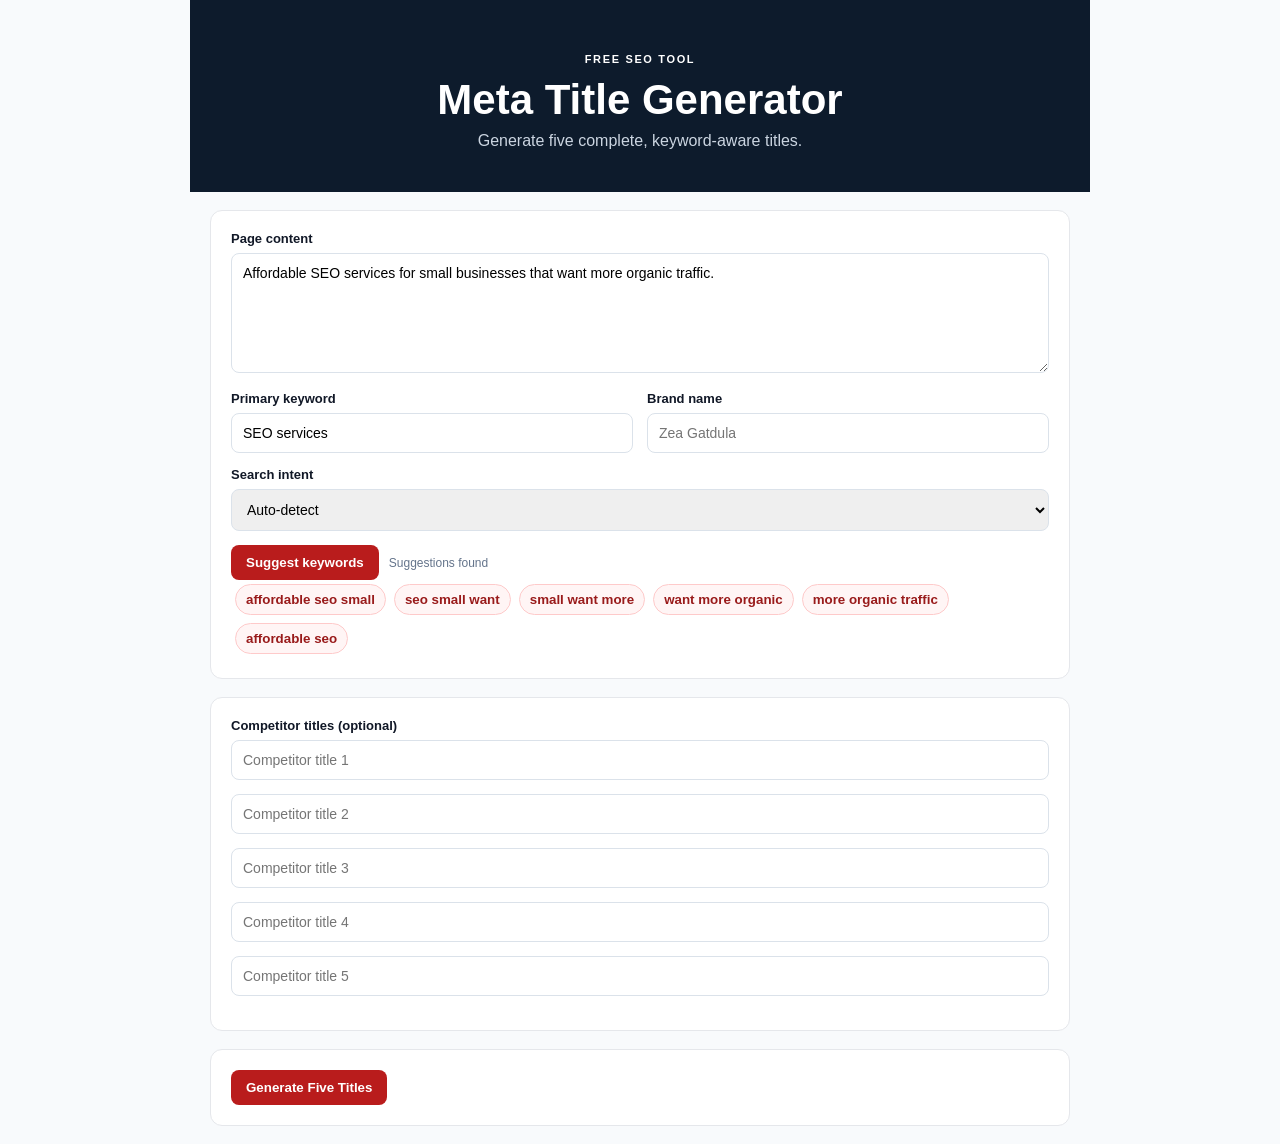
==== index.html @ c46128b2 "Clean repository structure" ====
<!doctype html><html lang="en"><head><meta charset="UTF-8"><meta name="viewport" content="width=device-width,initial-scale=1"><title>Meta Title Generator</title><link rel="stylesheet" href="css/style.css"></head><body><main class="app"><header><p>FREE SEO TOOL</p><h1>Meta Title Generator</h1><span>Generate five complete, keyword-aware titles.</span></header><section class="card"><label>Page content</label><textarea id="content">Affordable SEO services for small businesses that want more organic traffic.</textarea><div class="grid"><div><label>Primary keyword</label><input id="keyword" value="SEO services"></div><div><label>Brand name</label><input id="brand" placeholder="Zea Gatdula"></div></div><label>Search intent</label><select id="intent"><option value="auto">Auto-detect</option><option value="info">Informational</option><option value="commercial">Commercial</option></select><button id="suggest">Suggest keywords</button><span id="status">Browser-only analysis</span><div id="chips"></div></section><section class="card"><label>Competitor titles (optional)</label><div id="competitors"></div></section><section class="card"><button id="generate">Generate Five Titles</button></section><section class="card" id="results" hidden><label>Your title options</label><div id="output"></div></section></main><script src="js/generator.js"></script></body></html>
---- css/style.css ----
:root{font-family:Arial;color:#111827;background:#f8fafc}body{margin:0}.app{max-width:900px;margin:auto}header{background:#0d1b2c;color:#fff;text-align:center;padding:42px 20px}header h1{font-size:42px;margin:8px 0}header p{letter-spacing:.15em;font-size:11px;font-weight:bold}header span{color:#cbd5e1}.card{background:#fff;border:1px solid #e5e7eb;border-radius:12px;padding:20px;margin:18px 20px}label{display:block;font-size:13px;font-weight:bold;margin:0 0 7px}textarea,input,select{width:100%;box-sizing:border-box;padding:11px;border:1px solid #dbe2ea;border-radius:8px;font:14px Arial;margin-bottom:14px}textarea{min-height:120px}.grid{display:grid;grid-template-columns:1fr 1fr;gap:14px}button{padding:10px 15px;background:#b91c1c;color:#fff;border:0;border-radius:8px;font-weight:bold;cursor:pointer}#status{font-size:12px;color:#64748b;margin-left:10px}.chip{background:#fff5f5;color:#991b1b;border:1px solid #fecaca;margin:4px;padding:7px 10px;border-radius:99px}.result{border-left:4px solid #b91c1c;background:#fff;padding:13px;margin:10px 0}.meta{font-size:12px;color:#64748b;margin-top:5px}@media(max-width:620px){.grid{grid-template-columns:1fr}}
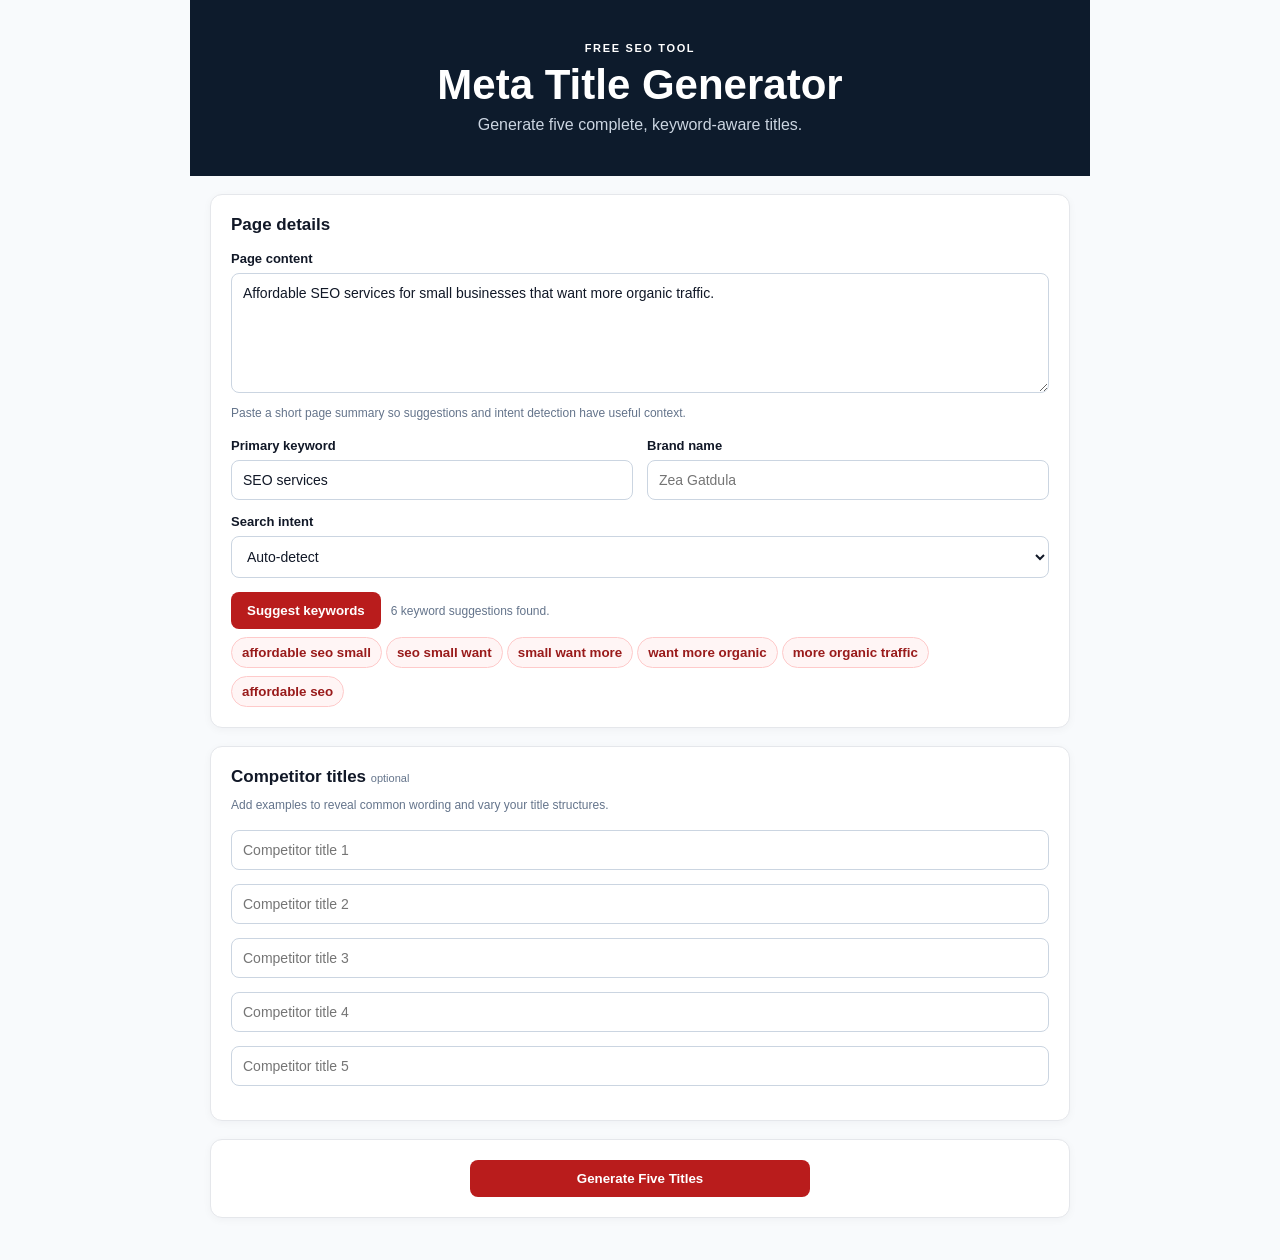
==== commit 9474db1d: "Improve generator quality and accessibility" ====
--- a/index.html
+++ b/index.html
@@ -1 +1,35 @@
-<!doctype html><html lang="en"><head><meta charset="UTF-8"><meta name="viewport" content="width=device-width,initial-scale=1"><title>Meta Title Generator</title><link rel="stylesheet" href="css/style.css"></head><body><main class="app"><header><p>FREE SEO TOOL</p><h1>Meta Title Generator</h1><span>Generate five complete, keyword-aware titles.</span></header><section class="card"><label>Page content</label><textarea id="content">Affordable SEO services for small businesses that want more organic traffic.</textarea><div class="grid"><div><label>Primary keyword</label><input id="keyword" value="SEO services"></div><div><label>Brand name</label><input id="brand" placeholder="Zea Gatdula"></div></div><label>Search intent</label><select id="intent"><option value="auto">Auto-detect</option><option value="info">Informational</option><option value="commercial">Commercial</option></select><button id="suggest">Suggest keywords</button><span id="status">Browser-only analysis</span><div id="chips"></div></section><section class="card"><label>Competitor titles (optional)</label><div id="competitors"></div></section><section class="card"><button id="generate">Generate Five Titles</button></section><section class="card" id="results" hidden><label>Your title options</label><div id="output"></div></section></main><script src="js/generator.js"></script></body></html>
+<!doctype html>
+<html lang="en">
+<head>
+  <meta charset="UTF-8">
+  <meta name="viewport" content="width=device-width,initial-scale=1">
+  <meta name="description" content="Generate five keyword-aware meta title ideas in your browser.">
+  <title>Meta Title Generator</title>
+  <link rel="stylesheet" href="css/style.css">
+</head>
+<body>
+  <main class="app">
+    <header><p>FREE SEO TOOL</p><h1>Meta Title Generator</h1><span>Generate five complete, keyword-aware titles.</span></header>
+    <section class="card" aria-labelledby="content-heading">
+      <h2 id="content-heading">Page details</h2>
+      <label for="content">Page content</label>
+      <textarea id="content" aria-describedby="content-help">Affordable SEO services for small businesses that want more organic traffic.</textarea>
+      <p class="help" id="content-help">Paste a short page summary so suggestions and intent detection have useful context.</p>
+      <div class="grid"><div><label for="keyword">Primary keyword</label><input id="keyword" value="SEO services" autocomplete="off"></div><div><label for="brand">Brand name</label><input id="brand" placeholder="Zea Gatdula" autocomplete="organization"></div></div>
+      <label for="intent">Search intent</label>
+      <select id="intent"><option value="auto">Auto-detect</option><option value="info">Informational</option><option value="commercial">Commercial</option><option value="transactional">Transactional</option></select>
+      <div class="actions"><button id="suggest" type="button">Suggest keywords</button><span id="status" role="status" aria-live="polite">Browser-only analysis</span></div>
+      <div id="chips" aria-label="Keyword suggestions"></div>
+    </section>
+    <section class="card" aria-labelledby="competitor-heading">
+      <h2 id="competitor-heading">Competitor titles <span class="optional">optional</span></h2>
+      <p class="help">Add examples to reveal common wording and vary your title structures.</p>
+      <div id="competitors"></div>
+      <p id="competitor-insight" class="insight" role="status" aria-live="polite" hidden></p>
+    </section>
+    <section class="card generate-card"><button id="generate" type="button">Generate Five Titles</button><p id="error" class="error" role="alert" hidden></p></section>
+    <section class="card" id="results" aria-labelledby="results-heading" hidden><h2 id="results-heading" tabindex="-1">Your title options</h2><div id="output"></div></section>
+  </main>
+  <script src="js/generator.js"></script>
+</body>
+</html>
--- a/css/style.css
+++ b/css/style.css
@@ -1 +1 @@
-:root{font-family:Arial;color:#111827;background:#f8fafc}body{margin:0}.app{max-width:900px;margin:auto}header{background:#0d1b2c;color:#fff;text-align:center;padding:42px 20px}header h1{font-size:42px;margin:8px 0}header p{letter-spacing:.15em;font-size:11px;font-weight:bold}header span{color:#cbd5e1}.card{background:#fff;border:1px solid #e5e7eb;border-radius:12px;padding:20px;margin:18px 20px}label{display:block;font-size:13px;font-weight:bold;margin:0 0 7px}textarea,input,select{width:100%;box-sizing:border-box;padding:11px;border:1px solid #dbe2ea;border-radius:8px;font:14px Arial;margin-bottom:14px}textarea{min-height:120px}.grid{display:grid;grid-template-columns:1fr 1fr;gap:14px}button{padding:10px 15px;background:#b91c1c;color:#fff;border:0;border-radius:8px;font-weight:bold;cursor:pointer}#status{font-size:12px;color:#64748b;margin-left:10px}.chip{background:#fff5f5;color:#991b1b;border:1px solid #fecaca;margin:4px;padding:7px 10px;border-radius:99px}.result{border-left:4px solid #b91c1c;background:#fff;padding:13px;margin:10px 0}.meta{font-size:12px;color:#64748b;margin-top:5px}@media(max-width:620px){.grid{grid-template-columns:1fr}}
+:root{font-family:Arial,sans-serif;color:#111827;background:#f8fafc;color-scheme:light}*{box-sizing:border-box}.visually-hidden{position:absolute!important;width:1px;height:1px;padding:0;margin:-1px;overflow:hidden;clip:rect(0,0,0,0);white-space:nowrap;border:0}body{margin:0}.app{max-width:900px;margin:auto;padding-bottom:24px}header{background:#0d1b2c;color:#fff;text-align:center;padding:42px 20px}header h1{font-size:42px;line-height:1.1;margin:8px 0}header p{letter-spacing:.15em;font-size:11px;font-weight:bold;margin:0}header span{color:#cbd5e1}.card{background:#fff;border:1px solid #e5e7eb;border-radius:12px;padding:20px;margin:18px 20px;box-shadow:0 2px 8px rgba(15,23,42,.04)}h2{font-size:17px;margin:0 0 16px}label{display:block;font-size:13px;font-weight:bold;margin:0 0 7px}textarea,input,select{width:100%;padding:11px;border:1px solid #cbd5e1;border-radius:8px;font:14px Arial,sans-serif;margin-bottom:14px;background:#fff;color:#111827}textarea{min-height:120px;resize:vertical}textarea:focus,input:focus,select:focus,button:focus-visible{outline:3px solid rgba(185,28,28,.22);outline-offset:2px;border-color:#b91c1c}.grid{display:grid;grid-template-columns:1fr 1fr;gap:14px}button{padding:11px 16px;background:#b91c1c;color:#fff;border:0;border-radius:8px;font-weight:bold;cursor:pointer}button:hover{background:#991b1b}.actions{display:flex;align-items:center;gap:10px;flex-wrap:wrap}#status{font-size:12px;color:#64748b}.help{font-size:12px;line-height:1.5;color:#64748b;margin:-7px 0 16px}.optional{font-size:11px;font-weight:normal;color:#64748b}.chip{background:#fff5f5;color:#991b1b;border:1px solid #fecaca;margin:8px 4px 0 0;padding:7px 10px;border-radius:99px}.chip:hover{background:#fee2e2}.competitor-field input{padding-right:34px}.insight{background:#f1f5f9;color:#334155;border-radius:8px;padding:10px 12px;font-size:13px;margin:0}.generate-card{text-align:center}.generate-card button{width:min(100%,340px)}.error{color:#991b1b;background:#fef2f2;border:1px solid #fecaca;border-radius:8px;padding:10px;margin:12px 0 0}.result{border-left:4px solid #b91c1c;background:#f8fafc;padding:13px;margin:10px 0}.result b{line-height:1.45}.meta{font-size:12px;color:#64748b;margin-top:5px}.meta.warning{color:#b45309}@media(max-width:620px){header{padding:32px 18px}header h1{font-size:32px}.card{margin:12px;padding:16px}.grid{grid-template-columns:1fr}.actions{align-items:stretch}.actions button{width:100%}#status{text-align:center}.result{padding:12px}.app{padding-bottom:12px}}@media(prefers-reduced-motion:reduce){*{scroll-behavior:auto!important}}
